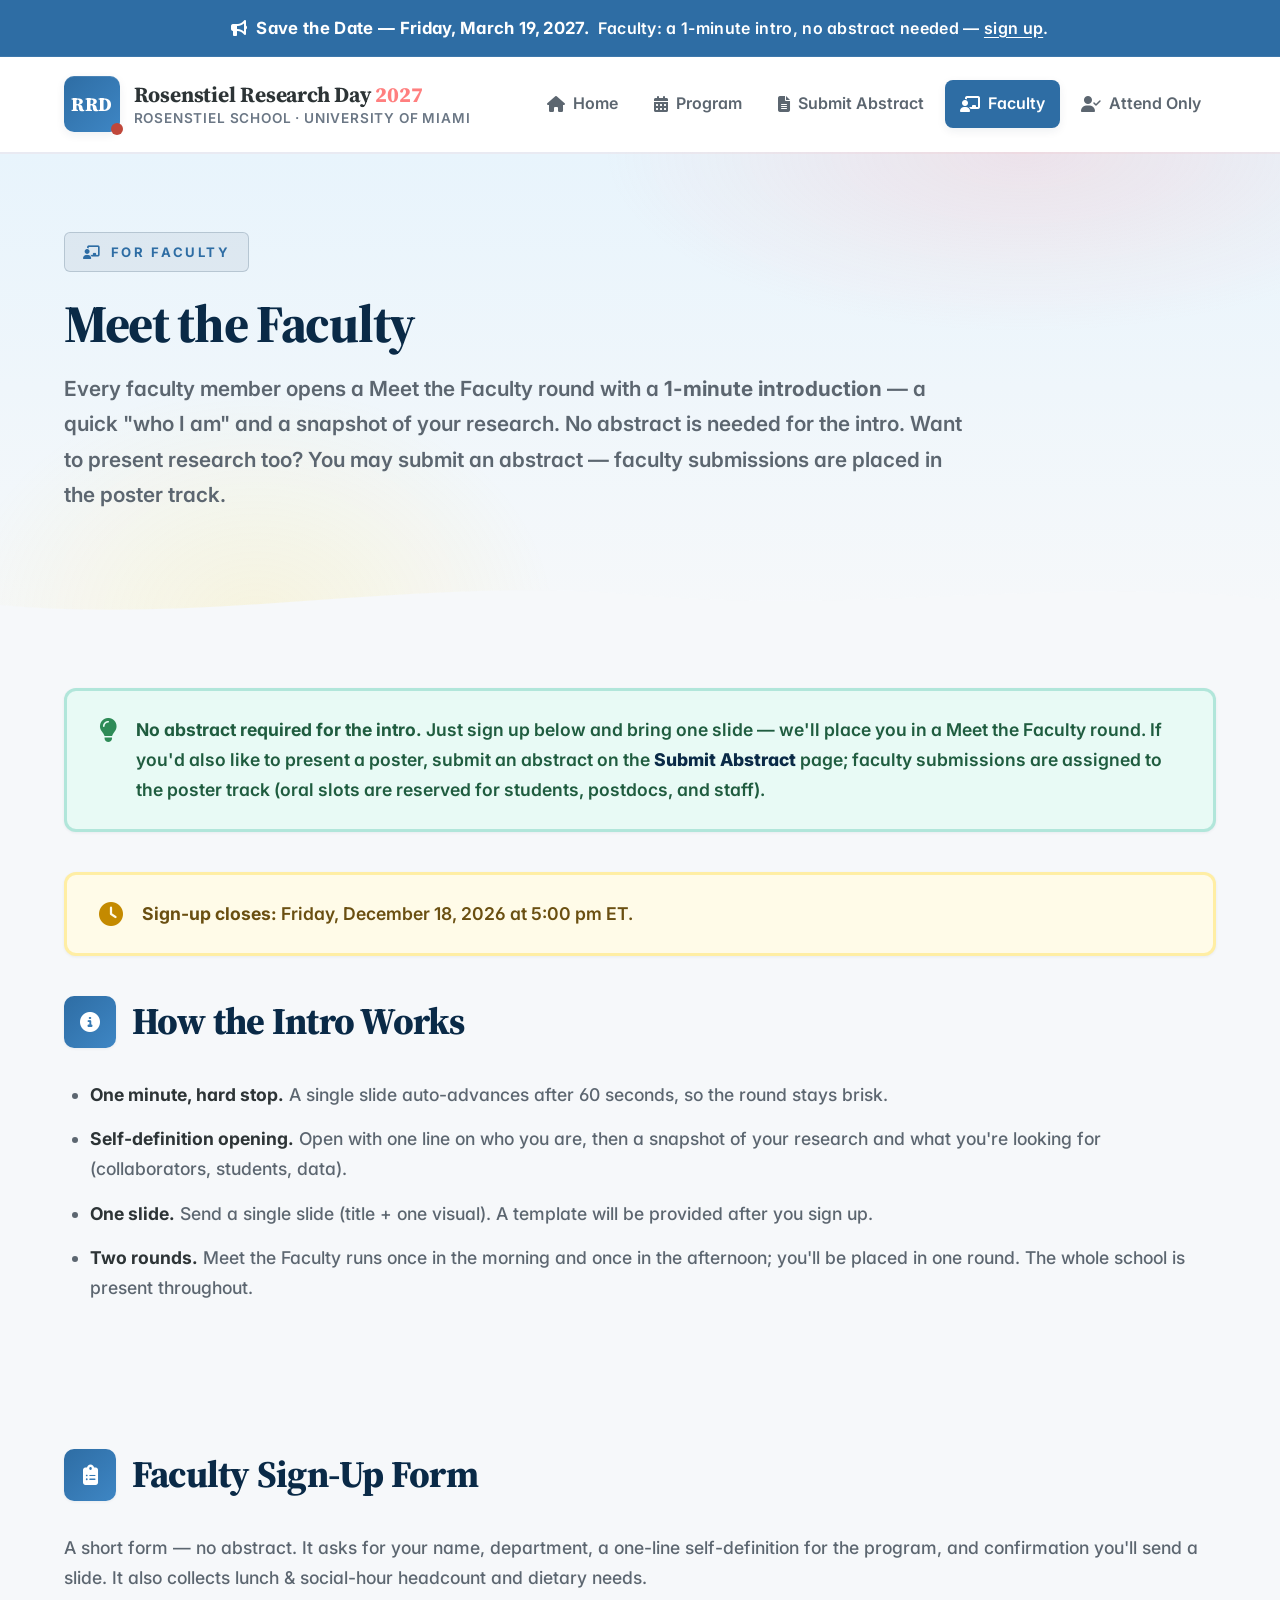
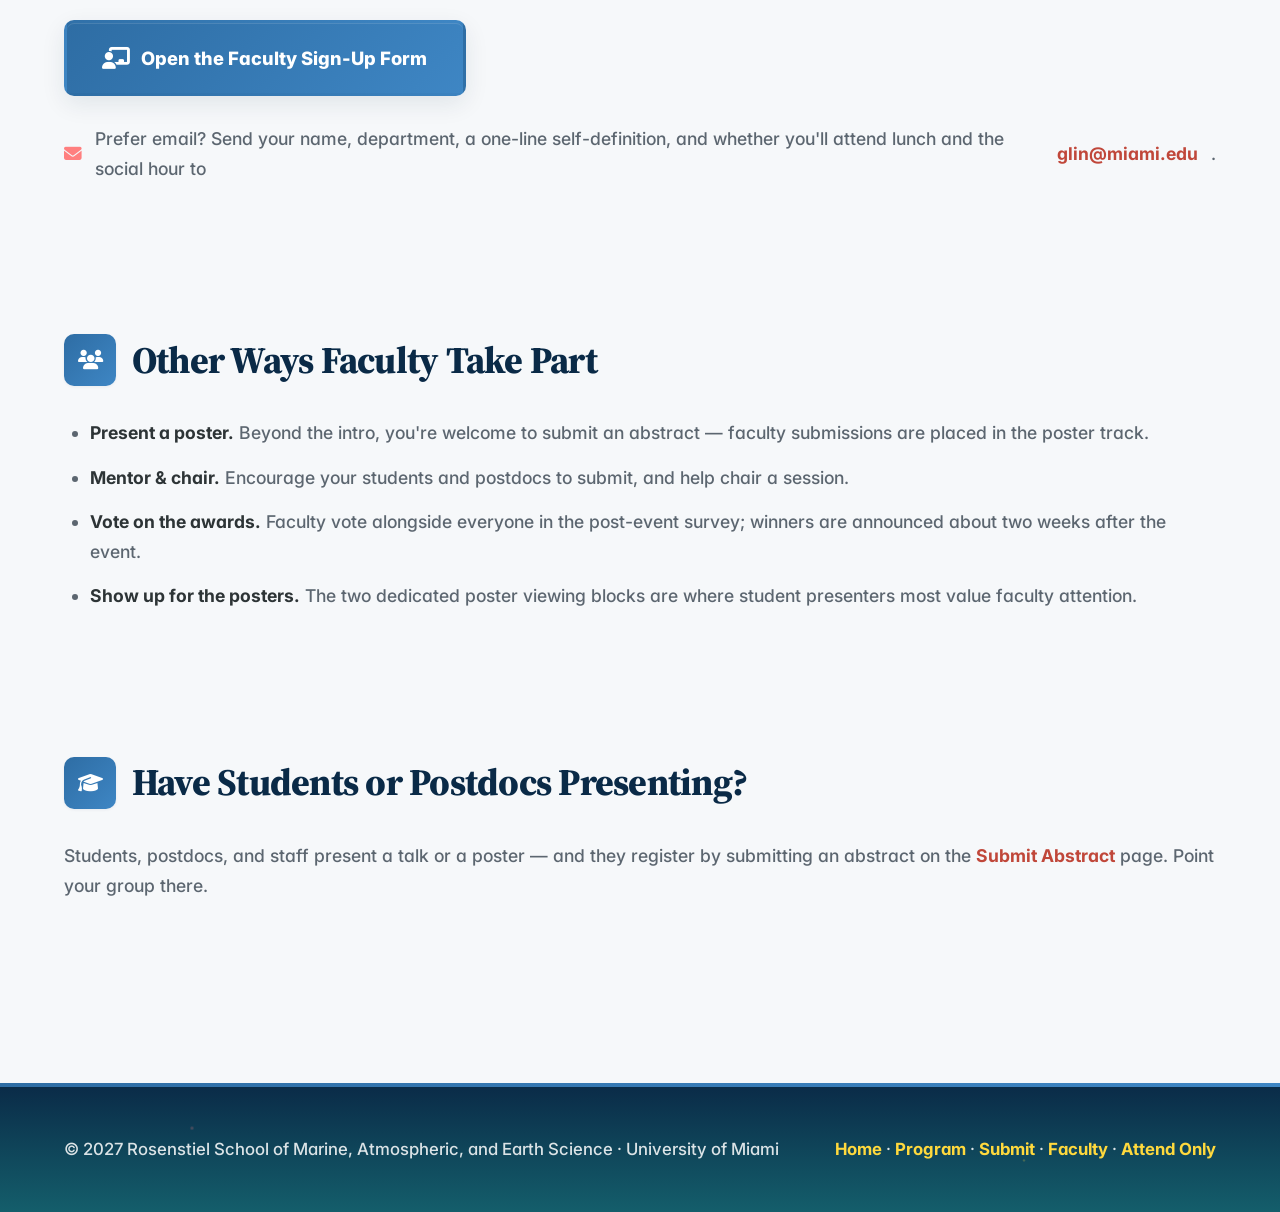
==== faculty.html @ 24946a6f "Add files via upload" ====
<!DOCTYPE html>
<html lang="en">
<head>
  <meta charset="UTF-8" />
  <meta name="viewport" content="width=device-width, initial-scale=1" />
  <title>Meet the Faculty · Rosenstiel Research Day 2027</title>
  <meta name="description" content="Meet the Faculty — Rosenstiel faculty give a 1-minute introduction at Research Day 2027, no abstract required. Sign up here." />
  <meta name="theme-color" content="#0A2A47" />
  <link rel="stylesheet" href="styles.css" />
  <link rel="stylesheet" href="https://cdnjs.cloudflare.com/ajax/libs/font-awesome/6.5.1/css/all.min.css" />
</head>
<body>

  <div class="topbar">
    <i class="fas fa-bullhorn"></i> &nbsp;<strong>Save the Date — Friday, March 19, 2027.</strong>
    &nbsp;Faculty: a 1-minute intro, no abstract needed —
    <a href="faculty.html">sign up</a>.
  </div>

  <header class="site-header">
    <div class="container header-inner">
      <a class="brand" href="index.html">
        <span class="brand-mark">RRD</span>
        <span class="brand-text">
          Rosenstiel Research Day <span class="year">2027</span>
          <span class="school">Rosenstiel School · University of Miami</span>
        </span>
      </a>
      <nav class="site-nav" aria-label="Primary">
        <a href="index.html"><i class="fas fa-home"></i> Home</a>
        <a href="program.html"><i class="fas fa-calendar-alt"></i> Program</a>
        <a href="submit.html"><i class="fas fa-file-alt"></i> Submit Abstract</a>
        <a href="faculty.html" class="active"><i class="fas fa-chalkboard-user"></i> Faculty</a>
        <a href="register.html"><i class="fas fa-user-check"></i> Attend Only</a>
      </nav>
    </div>
  </header>

  <main>
    <section class="page-header">
      <div class="container">
        <p class="eyebrow"><i class="fas fa-chalkboard-user"></i> For Faculty</p>
        <h1>Meet the Faculty</h1>
        <p class="lede">
          Every faculty member opens a Meet the Faculty round with a
          <strong>1-minute introduction</strong> — a quick "who I am" and a
          snapshot of your research. No abstract is needed for the intro. Want to
          present research too? You may submit an abstract — faculty submissions
          are placed in the poster track.
        </p>
      </div>
      <div class="page-header-waves" aria-hidden="true">
        <svg viewBox="0 0 1440 80" preserveAspectRatio="none">
          <path class="wave-3" d="M0,60 C240,80 480,30 720,50 C960,70 1200,30 1440,55 L1440,80 L0,80 Z" />
        </svg>
      </div>
    </section>

    <section class="container section">
      <div class="callout callout-highlight">
        <i class="fas fa-lightbulb"></i>
        <div><strong>No abstract required for the intro.</strong> Just sign up
        below and bring one slide — we'll place you in a Meet the Faculty
        round. If you'd also like to present a poster, submit an abstract on the
        <a href="submit.html">Submit Abstract</a> page; faculty submissions are
        assigned to the poster track (oral slots are reserved for
        students, postdocs, and staff).</div>
      </div>

      <div class="callout">
        <i class="fas fa-clock"></i>
        <div><strong>Sign-up closes:</strong> Friday, December 18, 2026 at 5:00 pm ET.</div>
      </div>

      <h2><span class="section-icon"><i class="fas fa-circle-info"></i></span> How the Intro Works</h2>
      <ul class="bulleted">
        <li><strong>One minute, hard stop.</strong> A single slide auto-advances after 60 seconds, so the round stays brisk.</li>
        <li><strong>Self-definition opening.</strong> Open with one line on who you are, then a snapshot of your research and what you're looking for (collaborators, students, data).</li>
        <li><strong>One slide.</strong> Send a single slide (title + one visual). A template will be provided after you sign up.</li>
        <li><strong>Two rounds.</strong> Meet the Faculty runs once in the morning and once in the afternoon; you'll be placed in one round. The whole school is present throughout.</li>
      </ul>
    </section>

    <section class="container section">
      <h2><span class="section-icon"><i class="fas fa-clipboard-list"></i></span> Faculty Sign-Up Form</h2>
      <p>
        A short form — no abstract. It asks for your name, department, a one-line
        self-definition for the program, and confirmation you'll send a slide.
        It also collects lunch &amp; social-hour headcount and dietary needs.
      </p>

      <p style="margin:1.75rem 0;">
        <a class="btn btn-primary" href="https://forms.gle/RF9N2KTErfjDemkeA" target="_blank" rel="noopener"><i class="fas fa-chalkboard-user"></i> Open the Faculty Sign-Up Form</a>
      </p>

      <p class="form-fallback">
        <i class="fas fa-envelope"></i> Prefer email? Send your name, department, a one-line
        self-definition, and whether you'll attend lunch and the social hour to
        <a href="mailto:glin@miami.edu?subject=RRD%202027%20Faculty%20Intro%20Sign-Up">glin@miami.edu</a>.
      </p>
    </section>

    <section class="container section">
      <h2><span class="section-icon"><i class="fas fa-users"></i></span> Other Ways Faculty Take Part</h2>
      <ul class="bulleted">
        <li><strong>Present a poster.</strong> Beyond the intro, you're welcome to submit an abstract — faculty submissions are placed in the poster track.</li>
        <li><strong>Mentor &amp; chair.</strong> Encourage your students and postdocs to submit, and help chair a session.</li>
        <li><strong>Vote on the awards.</strong> Faculty vote alongside everyone in the post-event survey; winners are announced about two weeks after the event.</li>
        <li><strong>Show up for the posters.</strong> The two dedicated poster viewing blocks are where student presenters most value faculty attention.</li>
      </ul>
    </section>

    <section class="container section">
      <h2><span class="section-icon"><i class="fas fa-graduation-cap"></i></span> Have Students or Postdocs Presenting?</h2>
      <p>
        Students, postdocs, and staff present a talk or a poster — and they
        register by submitting an abstract on the
        <a href="submit.html">Submit Abstract</a> page. Point your group there.
      </p>
    </section>
  </main>

  <footer class="site-footer">
    <div class="accent-bar"></div>
    <div class="container footer-inner">
      <p>&copy; 2027 Rosenstiel School of Marine, Atmospheric, and Earth Science · University of Miami</p>
      <p><a href="index.html">Home</a> · <a href="program.html">Program</a> · <a href="submit.html">Submit</a> · <a href="faculty.html">Faculty</a> · <a href="register.html">Attend Only</a></p>
    </div>
  </footer>
</body>
</html>
---- styles.css ----
/* =========================================================
   Rosenstiel Research Day 2027 — WARM LIGHT COLORFUL stylesheet
   Very light, warm, colorful palette with big fonts and icons
   for eye-catching yet professional academic webpages.
   ========================================================= */

@import url('https://fonts.googleapis.com/css2?family=Source+Serif+4:opsz,wght@8..60,400;8..60,500;8..60,600;8..60,700;8..60,800&family=Inter:wght@400;500;600;700&display=swap');

:root {
  --coral:          #FF7F7F;
  --coral-light:    #FFF0F0;
  --sky:            #87CEEB;
  --sky-light:      #E8F4FC;
  --sun:            #FFD93D;
  --sun-light:      #FFFBE8;
  --lavender:       #C8A8E9;
  --lavender-light: #F5EEFC;
  --mint:           #7DD3C0;
  --mint-light:     #E8FAF5;
  --peach:          #FFB896;
  --peach-light:    #FFF2EB;
  --rose:           #FF9AA2;
  --rose-light:     #FFF0F2;
  --lemon:          #FFF59D;
  --lemon-light:    #FFFDE8;

  --warm-coral:     var(--coral);
  --warm-sky:       var(--sky);
  --warm-sun:       var(--sun);
  --warm-lavender:  var(--lavender);
  --warm-mint:      var(--mint);
  --warm-peach:     var(--peach);

  --reef:           var(--mint);
  --shoal:          var(--sky);
  --mid:            var(--lavender);
  --kelp:           var(--coral);
  --lightning:      var(--sun);

  --deep-navy:      #0A2A47;
  --deep-teal:      #145E6B;
  --deep-coral:     #C0473A;
  --deep-gold:      #B5860F;
  --deep-purple:    #6C4A86;
  --deep-green:     #1F8A53;

  /* Serious structural anchors (used for header, primary buttons, accents) */
  --brand:          #2E6DA4;
  --brand-2:        #1F6B79;
  --brand-grad:     linear-gradient(135deg, #2E6DA4 0%, #3E86C4 100%);

  --bg:             #F6F8FA;
  --bg-warm:        #EEF2F6;
  --surface-white:  #FFFFFF;
  --ink:            #2D3436;
  --ink-soft:       #5C6670;
  --muted:          #6B7785;
  --line:           #E4E9EF;
  --line-warm:      #E4E9EF;

  --font-display: "Source Serif 4", "Source Serif Pro", "Iowan Old Style", "Palatino Linotype", Palatino, Georgia, serif;
  --font-sans:    "Inter", -apple-system, BlinkMacSystemFont, "Segoe UI", Roboto, "Helvetica Neue", Arial, sans-serif;

  --radius-lg: 16px;
  --radius:    12px;
  --radius-sm: 10px;
  --container-w: 1200px;

  --shadow-xs: 0 1px 3px rgba(10, 42, 71, 0.06);
  --shadow-sm: 0 3px 10px rgba(10, 42, 71, 0.07);
  --shadow-md: 0 8px 24px rgba(10, 42, 71, 0.09);
  --shadow-lg: 0 16px 40px rgba(10, 42, 71, 0.11);
  --shadow-xl: 0 24px 56px rgba(10, 42, 71, 0.13);
}

* { box-sizing: border-box; }
html { -webkit-text-size-adjust: 100%; scroll-behavior: smooth; }

body {
  margin: 0;
  font-family: var(--font-sans);
  font-size: 18px;
  line-height: 1.7;
  color: var(--ink);
  background: var(--bg);
  -webkit-font-smoothing: antialiased;
  font-feature-settings: "ss01", "cv11";
}

.container { max-width: var(--container-w); margin: 0 auto; padding: 0 1.5rem; }
img, svg { max-width: 100%; display: block; }

.topbar {
  background: var(--brand);
  color: #fff;
  font-size: 1rem;
  letter-spacing: 0.02em;
  text-align: center;
  padding: 0.85rem 1.2rem;
  position: relative;
  overflow: hidden;
  font-weight: 600;
  border-bottom: 1px solid rgba(255,255,255,0.08);
}
.topbar strong { color: #fff; font-weight: 700; font-size: 1.05rem; }
.topbar a { color: #fff; text-decoration: underline; text-underline-offset: 3px; font-weight: 600; }
.topbar a:hover { color: var(--sun); }

.site-header {
  background: rgba(255, 255, 255, 0.95);
  backdrop-filter: saturate(180%) blur(14px);
  -webkit-backdrop-filter: saturate(180%) blur(14px);
  box-shadow: 0 2px 0 rgba(255, 127, 127, 0.08);
  position: sticky;
  top: 0;
  z-index: 50;
}
.header-inner {
  display: flex;
  align-items: center;
  justify-content: space-between;
  gap: 1.25rem;
  padding-top: 1.2rem;
  padding-bottom: 1.2rem;
  flex-wrap: nowrap;
}
.brand {
  display: inline-flex;
  align-items: center;
  gap: 0.85rem;
  text-decoration: none;
  color: var(--ink);
  min-width: 0;
}
.brand-mark {
  display: inline-grid;
  place-items: center;
  width: 56px;
  height: 56px;
  background: var(--brand-grad);
  color: #fff;
  font-family: var(--font-display);
  font-weight: 800;
  font-size: 1.2rem;
  letter-spacing: 0.03em;
  border-radius: 10px;
  position: relative;
  box-shadow: var(--shadow-sm), inset 0 1px 0 rgba(255,255,255,0.12);
}
.brand-mark::after {
  content: "";
  position: absolute;
  inset: auto -3px -3px auto;
  width: 12px;
  height: 12px;
  background: var(--deep-coral);
  border-radius: 50%;
}
.brand-text {
  font-family: var(--font-display);
  font-size: 1.35rem;
  font-weight: 700;
  letter-spacing: -0.01em;
  line-height: 1.2;
}
.brand-text .school {
  display: block;
  font-family: var(--font-sans);
  font-weight: 600;
  font-size: 0.85rem;
  color: var(--muted);
  letter-spacing: 0.06em;
  text-transform: uppercase;
  margin-top: 2px;
}
.brand-text .year { color: var(--coral); font-weight: 800; }

.site-nav {
  display: flex;
  gap: 0.35rem;
  flex-wrap: nowrap;
  flex-shrink: 0;
}
.site-nav a {
  color: var(--ink-soft);
  text-decoration: none;
  font-size: 1rem;
  font-weight: 600;
  padding: 0.62rem 0.95rem;
  border-radius: 8px;
  transition: all 150ms ease;
  display: inline-flex;
  align-items: center;
  gap: 0.5rem;
  white-space: nowrap;
}
.site-nav a:hover {
  color: var(--brand);
  background: rgba(10, 42, 71, 0.06);
}
.site-nav a.active {
  color: #fff;
  background: var(--brand);
  box-shadow: var(--shadow-sm);
}
.site-nav a.active i { color: #fff; }

.hero {
  position: relative;
  background: var(--bg-warm);
  color: var(--ink);
  overflow: hidden;
  isolation: isolate;
}
.hero::before,
.hero::after { display: none; }
@keyframes drift {
  from { transform: translate(0,0) scale(1); }
  to   { transform: translate(-60px, 40px) scale(1.08); }
}
.hero-inner {
  position: relative;
  z-index: 2;
  padding-top: 7rem;
  padding-bottom: 10rem;
  text-align: center;
  max-width: 1140px;
  margin-left: auto;
  margin-right: auto;
}
.hero-inner > .hero-meta,
.hero-inner > .cta-row,
.hero-inner > .countdown { justify-content: center; }
.hero-inner > .lede,
.hero-inner > .tagline,
.hero-inner > .cta-note { margin-left: auto; margin-right: auto; }
.hero-inner > .cta-note { text-align: left; }

.hero .eyebrow {
  display: inline-flex;
  align-items: center;
  gap: 0.6rem;
  text-transform: uppercase;
  letter-spacing: 0.22em;
  font-size: 0.85rem;
  font-weight: 700;
  color: var(--brand);
  background: rgba(10, 42, 71, 0.06);
  border: 1px solid rgba(10, 42, 71, 0.18);
  padding: 0.55rem 1.2rem;
  border-radius: 6px;
  margin: 0 0 2rem;
  backdrop-filter: blur(8px);
}
.hero h1 {
  font-family: var(--font-display);
  font-weight: 800;
  font-size: clamp(2.7rem, 6.2vw, 5rem);
  line-height: 1.0;
  letter-spacing: -0.03em;
  margin: 0 0 1.4rem;
  color: var(--deep-navy);
  text-wrap: balance;
}
.hero h1 .accent {
  background: linear-gradient(90deg, var(--brand) 0%, var(--brand-2) 100%);
  -webkit-background-clip: text;
  background-clip: text;
  -webkit-text-fill-color: transparent;
  color: transparent;
  font-style: italic;
  font-weight: 700;
}

.hero h1.hero-title {
  display: flex;
  flex-direction: column;
  align-items: center;
  gap: 0.2rem;
  margin: 0 0 2rem;
  line-height: 1;
}
.hero h1.hero-title .ht-school {
  font-family: var(--font-display);
  font-weight: 600;
  font-size: clamp(1rem, 1.6vw, 1.4rem);
  text-transform: uppercase;
  letter-spacing: 0.42em;
  color: var(--deep-navy);
  margin: 0 0 1.4rem;
  padding-left: 0.42em;
  opacity: 0.85;
  font-variation-settings: "opsz" 14;
}
.hero h1.hero-title .ht-headline {
  display: inline-flex;
  align-items: baseline;
  flex-wrap: wrap;
  gap: 0.22em;
  margin: 0.2rem 0 0;
  justify-content: center;
}
.hero h1.hero-title .ht-event {
  font-family: var(--font-display);
  font-weight: 800;
  font-style: normal;
  font-size: clamp(2.3rem, 5.5vw, 4.5rem);
  line-height: 1.05;
  letter-spacing: -0.025em;
  font-variation-settings: "opsz" 60;
  background: none;
  -webkit-background-clip: border-box;
  background-clip: border-box;
  -webkit-text-fill-color: currentColor;
  color: var(--deep-navy);
  filter: none;
  padding: 0;
  text-shadow: none;
  display: inline-block;
  position: relative;
  overflow: visible;
}
.hero h1.hero-title .ht-event::before { display: none; }
.hero h1.hero-title .ht-year {
  font-family: var(--font-sans);
  font-weight: 800;
  font-style: normal;
  font-size: clamp(2.3rem, 5.5vw, 4.5rem);
  line-height: 1.05;
  letter-spacing: -0.01em;
  color: var(--deep-coral);
  position: relative;
  display: inline-block;
  padding: 0 0.1em;
  overflow: visible;
  vertical-align: baseline;
}
.hero h1.hero-title .ht-year::after { display: none; }
.hero h1.hero-title .ht-rule {
  display: block;
  width: 84px;
  height: 3px;
  background: var(--brand);
  border-radius: 2px;
  margin: 1.8rem 0 0;
}
@media (max-width: 720px) {
  .hero h1.hero-title .ht-school { letter-spacing: 0.32em; margin-left: 0.32em; }
  .hero h1.hero-title .ht-rule { width: 70px; margin-top: 1.2rem; }
}

.hero .tagline {
  font-family: var(--font-display);
  font-style: italic;
  font-weight: 600;
  font-size: clamp(1.2rem, 2vw, 1.7rem);
  color: var(--deep-teal);
  margin: 0 0 2.5rem;
  max-width: none;
  line-height: 1.4;
  white-space: nowrap;
}
@media (max-width: 720px) {
  .hero .tagline { white-space: normal; }
}

.hero-meta {
  display: flex;
  flex-wrap: wrap;
  gap: 0.8rem;
  margin: 0 0 2.5rem;
  justify-content: center;
}
.hero-meta-item {
  display: inline-flex;
  align-items: center;
  gap: 0.6rem;
  background: rgba(255, 255, 255, 0.85);
  border: 1px solid rgba(10, 42, 71, 0.14);
  padding: 0.7rem 1.2rem;
  border-radius: 8px;
  font-size: 1.05rem;
  color: var(--ink-soft);
  backdrop-filter: blur(8px);
  font-weight: 600;
  box-shadow: var(--shadow-xs);
}
.hero-meta-item i { color: var(--brand-2); font-size: 1.15rem; }
.hero-meta-item strong { color: var(--deep-navy); font-weight: 800; }

.hero .lede {
  font-size: 1.25rem;
  line-height: 1.7;
  color: var(--ink-soft);
  margin: 0 auto 3rem auto;
  font-weight: 600;
  text-wrap: pretty;
  max-width: 58rem;
}
@media (max-width: 720px) {
  .hero .lede { margin-left: auto !important; margin-right: auto !important; }
}

.cta-row {
  display: flex;
  flex-wrap: wrap;
  gap: 1.2rem;
  justify-content: center;
}
.cta-note {
  margin: 2rem auto 0;
  max-width: 58rem;
  font-size: 1.1rem;
  color: var(--ink-soft);
  line-height: 1.7;
  background: var(--bg-warm);
  padding: 1.2rem 1.5rem;
  border-radius: var(--radius-sm);
  border: 1px solid var(--line-warm);
  border-left: 3px solid var(--brand);
  text-wrap: pretty;
  box-shadow: var(--shadow-xs);
}
.cta-note strong { color: var(--brand); }
.cta-note i { color: var(--brand-2); margin-right: 0.5rem; }

.countdown {
  display: flex;
  gap: 1.2rem;
  margin: 3.5rem 0 0;
  flex-wrap: wrap;
  justify-content: center;
}
.countdown-label {
  width: 100%;
  font-size: 0.9rem;
  font-weight: 800;
  text-transform: uppercase;
  letter-spacing: 0.2em;
  color: var(--muted);
  margin-bottom: 0.8rem;
  text-align: center;
}
.countdown-cell {
  background: rgba(255, 255, 255, 0.9);
  border: 1px solid rgba(10, 42, 71, 0.12);
  border-radius: var(--radius);
  padding: 1.4rem 1.9rem;
  min-width: 110px;
  text-align: center;
  backdrop-filter: blur(8px);
  transition: transform 200ms ease, box-shadow 200ms ease;
  box-shadow: var(--shadow-sm);
}
.countdown-cell:hover {
  transform: translateY(-2px);
  box-shadow: var(--shadow-md);
  border-color: var(--brand-2);
}
.countdown-num {
  display: block;
  font-family: var(--font-display);
  font-size: 3rem;
  font-weight: 800;
  color: var(--deep-navy);
  line-height: 1;
  letter-spacing: -0.02em;
  font-feature-settings: "tnum";
}
.countdown-unit {
  display: block;
  font-size: 0.85rem;
  font-weight: 700;
  text-transform: uppercase;
  letter-spacing: 0.16em;
  color: var(--brand-2);
  margin-top: 0.6rem;
}

.hero-waves {
  position: absolute;
  left: 0; right: 0; bottom: -1px;
  width: 100%; height: 120px;
  z-index: 1; pointer-events: none;
}
.hero-waves svg { width: 100%; height: 100%; display: block; }
.wave-1 { fill: rgba(255, 253, 248, 0.3); }
.wave-2 { fill: rgba(255, 253, 248, 0.6); }
.wave-3 { fill: var(--bg); }

.btn {
  display: inline-flex;
  align-items: center;
  gap: 0.7rem;
  padding: 1.2rem 2.2rem;
  border-radius: var(--radius-sm);
  text-decoration: none;
  font-weight: 800;
  font-size: 1.15rem;
  border: 3px solid transparent;
  transition: all 200ms ease;
  position: relative;
  overflow: hidden;
  box-shadow: var(--shadow-sm);
}
.btn i { font-size: 1.2em; }
.btn-primary {
  background: var(--brand-grad);
  color: #fff;
  box-shadow: var(--shadow-md), inset 0 1px 0 rgba(255,255,255,0.12);
}
.btn-primary:hover {
  transform: translateY(-2px);
  box-shadow: var(--shadow-lg), inset 0 1px 0 rgba(255,255,255,0.14);
}
.btn-secondary {
  background: rgba(255, 255, 255, 0.8);
  color: var(--deep-navy);
  border-color: rgba(10, 42, 71, 0.2);
  backdrop-filter: blur(8px);
  font-weight: 700;
}
.btn-secondary:hover {
  background: rgba(255, 255, 255, 0.95);
  border-color: var(--brand);
  transform: translateY(-2px);
  box-shadow: var(--shadow-md);
}
.btn-light {
  background: #fff;
  color: var(--deep-navy);
  border-color: var(--line-warm);
  box-shadow: var(--shadow-sm);
}
.btn-light:hover {
  background: var(--bg-warm);
  color: var(--brand);
  transform: translateY(-2px);
  box-shadow: var(--shadow-md);
}
.btn:active { transform: translateY(0); }

.stat-strip {
  background: var(--surface-white);
  position: relative;
  z-index: 3;
  margin-top: -4rem;
  border-radius: var(--radius-lg);
  box-shadow: var(--shadow-xl);
  padding: 2.5rem 2rem;
  display: grid;
  grid-template-columns: repeat(4, 1fr);
  gap: 1.5rem;
  align-items: center;
  border: 3px solid var(--line-warm);
}
.stat {
  text-align: center;
  padding: 1.2rem 0.5rem;
  border-right: 2px solid var(--line-warm);
  position: relative;
}
.stat:last-child { border-right: none; }
.stat-num {
  font-family: var(--font-display);
  font-size: 3.5rem;
  font-weight: 800;
  line-height: 1;
  letter-spacing: -0.02em;
  color: var(--deep-navy);
  display: block;
  font-feature-settings: "tnum";
}
.stat-num .plus { color: var(--coral); font-size: 2.5rem; }
.stat-label {
  display: block;
  margin-top: 0.8rem;
  font-size: 1rem;
  font-weight: 800;
  text-transform: uppercase;
  letter-spacing: 0.14em;
  color: var(--muted);
}
.stat::before {
  content: "";
  position: absolute;
  top: -8px;
  left: 50%;
  transform: translateX(-50%);
  width: 40px;
  height: 4px;
  border-radius: 2px;
  opacity: 0.6;
}
.stat:nth-child(1)::before { background: var(--coral); }
.stat:nth-child(2)::before { background: var(--sky); }
.stat:nth-child(3)::before { background: var(--mint); }
.stat:nth-child(4)::before { background: var(--sun); }
@media (max-width: 720px) {
  .stat-strip { grid-template-columns: repeat(2, 1fr); margin-top: -2.5rem; }
  .stat:nth-child(2) { border-right: none; }
  .stat:nth-child(1), .stat:nth-child(2) { border-bottom: 2px solid var(--line-warm); padding-bottom: 1.5rem; }
  .stat:nth-child(3), .stat:nth-child(4) { padding-top: 1.5rem; }
}

.page-header {
  position: relative;
  background:
    radial-gradient(700px 300px at 80% 0%, rgba(255, 154, 162, 0.2), transparent 60%),
    radial-gradient(500px 400px at 20% 100%, rgba(255, 217, 61, 0.15), transparent 60%),
    linear-gradient(180deg, var(--sky-light) 0%, var(--bg) 100%);
  color: var(--ink);
  padding: 5rem 0 7rem;
  overflow: hidden;
}
.page-header h1 {
  font-family: var(--font-display);
  font-weight: 800;
  font-size: clamp(2.2rem, 4.6vw, 3.3rem);
  letter-spacing: -0.025em;
  margin: 0 0 1.2rem;
  color: var(--deep-navy);
  line-height: 1.05;
}
.page-header .eyebrow {
  display: inline-flex;
  align-items: center;
  gap: 0.6rem;
  text-transform: uppercase;
  letter-spacing: 0.2em;
  font-size: 0.82rem;
  font-weight: 700;
  color: var(--brand);
  background: rgba(10, 42, 71, 0.06);
  border: 1px solid rgba(10, 42, 71, 0.18);
  padding: 0.5rem 1.1rem;
  border-radius: 6px;
  margin: 0 0 1.5rem;
}
.page-header .lede {
  margin: 0;
  font-size: 1.3rem;
  color: var(--ink-soft);
  max-width: 65ch;
  line-height: 1.7;
  font-weight: 600;
}
.page-header-waves {
  position: absolute;
  left: 0; right: 0; bottom: -1px;
  height: 80px;
  pointer-events: none;
}
.page-header-waves svg { width: 100%; height: 100%; display: block; }
.page-header-waves .wave-3 { fill: var(--bg); }

.section { padding: 4rem 1.5rem; }
.section h2 {
  font-family: var(--font-display);
  font-weight: 800;
  font-size: clamp(1.7rem, 3vw, 2.35rem);
  letter-spacing: -0.02em;
  color: var(--deep-navy);
  margin: 0 0 2rem;
  display: flex;
  align-items: center;
  gap: 1rem;
  line-height: 1.15;
}
.section h2 .section-icon {
  width: 52px;
  height: 52px;
  display: grid;
  place-items: center;
  border-radius: 10px;
  font-size: 1.25rem;
  color: #fff;
  box-shadow: var(--shadow-xs);
  flex-shrink: 0;
  /* Unified, serious navy tone for all section icons */
  background: var(--brand-grad);
}
.section h3 {
  font-family: var(--font-display);
  font-weight: 700;
  margin: 0 0 0.8rem;
  font-size: 1.3rem;
  color: var(--ink);
  letter-spacing: -0.01em;
}
.section p { margin: 0 0 1.4rem; color: var(--ink-soft); font-size: 1.1rem; font-weight: 500; }
a { color: var(--deep-coral); text-decoration: none; border-bottom: 1px solid transparent; transition: all 150ms ease; font-weight: 700; }
a:hover { color: var(--deep-coral); border-bottom-color: var(--deep-coral); }
.section-kicker {
  text-transform: uppercase;
  letter-spacing: 0.25em;
  font-size: 0.9rem;
  font-weight: 800;
  color: var(--coral);
  margin: 0 0 1rem;
}

.dean-banner {
  background: var(--brand);
  color: #fff;
  padding: 3rem 3rem;
  border-radius: var(--radius-lg);
  display: grid;
  grid-template-columns: auto 1fr;
  gap: 2rem;
  align-items: center;
  position: relative;
  overflow: hidden;
  box-shadow: var(--shadow-lg);
  margin: 1rem 0;
}
.dean-banner::before,
.dean-banner::after { display: none; }
.dean-seal {
  width: 104px; height: 104px;
  border-radius: 50%;
  background: #fff;
  display: grid;
  place-items: center;
  font-size: 2.6rem;
  color: var(--brand);
  position: relative;
  z-index: 1;
  box-shadow: 0 8px 22px rgba(0,0,0,0.18), inset 0 0 0 1px rgba(10,42,71,0.06);
  flex-shrink: 0;
}
.dean-banner-body { position: relative; z-index: 1; }
.dean-banner .dean-banner-kicker {
  text-transform: uppercase;
  letter-spacing: 0.22em;
  font-size: 0.85rem;
  font-weight: 700;
  color: #BBD3E6;
  margin: 0 0 0.6rem;
}
.section .dean-banner h2.dean-banner-title,
.dean-banner h2.dean-banner-title {
  font-family: var(--font-display);
  font-size: clamp(1.4rem, 2.6vw, 1.9rem);
  font-weight: 800;
  line-height: 1.2;
  margin: 0 0 0.8rem;
  color: #fff;
  letter-spacing: -0.015em;
  display: block;
}
.section .dean-banner h2.dean-banner-title .section-icon { display: none; }
.dean-banner .dean-banner-sub {
  margin: 0;
  font-size: 1.18rem;
  color: #EAF2F8;
  line-height: 1.65;
  max-width: 58ch;
}
.dean-banner-meta {
  font-size: 1rem;
  color: rgba(255,255,255,0.95);
  letter-spacing: 0.04em;
  position: relative;
  z-index: 1;
  text-align: right;
  font-weight: 700;
}
.dean-banner-meta strong { display: block; font-family: var(--font-display); color: #fff; font-size: 1.3rem; font-weight: 800; }
@media (max-width: 760px) {
  .dean-banner { grid-template-columns: 1fr; text-align: center; padding: 2.5rem 2rem; }
  .dean-seal { margin: 0 auto; }
  .dean-banner-meta { text-align: center; }
}

.scope-intro {
  font-size: 1.2rem;
  color: var(--ink-soft);
  max-width: 70ch;
  margin: 0 0 3rem;
  font-weight: 600;
}
.scope-grid {
  display: grid;
  grid-template-columns: repeat(4, 1fr);
  gap: 1.5rem;
}
@media (max-width: 900px) { .scope-grid { grid-template-columns: repeat(2, 1fr); } }
@media (max-width: 480px) { .scope-grid { grid-template-columns: 1fr; } }
.scope-item {
  background: var(--surface-white);
  border-radius: var(--radius);
  padding: 2.5rem 1.5rem;
  text-align: center;
  box-shadow: var(--shadow-sm);
  border: 3px solid var(--line-warm);
  transition: all 280ms cubic-bezier(.2,.7,.3,1);
  position: relative;
  overflow: hidden;
}
.scope-item::before {
  content: "";
  position: absolute;
  inset: 0;
  background: linear-gradient(135deg, transparent 0%, rgba(255, 127, 127, 0.04) 100%);
  opacity: 0;
  transition: opacity 220ms ease;
}
.scope-item:hover {
  transform: translateY(-3px);
  box-shadow: var(--shadow-lg);
  border-color: var(--coral);
}
.scope-item:hover::before { opacity: 1; }
.scope-icon {
  width: 72px; height: 72px;
  margin: 0 auto 1.5rem;
  border-radius: 20px;
  display: grid;
  place-items: center;
  font-size: 1.8rem;
  position: relative;
  z-index: 1;
  box-shadow: 0 8px 20px rgba(0,0,0,0.08);
}
.scope-name {
  font-family: var(--font-display);
  font-weight: 800;
  font-size: 1.2rem;
  color: var(--deep-navy);
  letter-spacing: -0.005em;
  position: relative;
  z-index: 1;
  line-height: 1.3;
}
.scope-icon svg { width: 1.7rem; height: 1.7rem; }
.scope-item[data-c="ocean"]   .scope-icon { background: var(--sky-light); color: var(--deep-teal); }
.scope-item[data-c="atmos"]   .scope-icon { background: var(--coral-light); color: var(--deep-coral); }
.scope-item[data-c="earth"]   .scope-icon { background: var(--peach-light); color: var(--deep-gold); }
.scope-item[data-c="climate"] .scope-icon { background: var(--sun-light); color: #B6800F; }
.scope-item[data-c="bio"]     .scope-icon { background: var(--mint-light); color: #2E8B57; }
.scope-item[data-c="tech"]    .scope-icon { background: var(--lavender-light); color: #8E5BD9; }
.scope-item[data-c="data"]    .scope-icon { background: var(--lemon-light); color: #B6800F; }
.scope-item[data-c="policy"]  .scope-icon { background: var(--rose-light); color: var(--deep-coral); }

.keydates {
  list-style: none;
  padding: 0;
  margin: 0;
  display: grid;
  gap: 1rem;
}
.keydates li {
  display: grid;
  grid-template-columns: 300px 1fr;
  gap: 1.5rem;
  padding: 1.4rem 1.8rem;
  background: var(--surface-white);
  border-radius: var(--radius);
  border: 3px solid var(--line-warm);
  box-shadow: var(--shadow-xs);
  transition: all 200ms ease;
  align-items: center;
  position: relative;
  overflow: hidden;
}
.keydates li::before {
  content: "";
  position: absolute;
  left: 0; top: 0; bottom: 0;
  width: 5px;
  background: var(--coral);
  opacity: 0;
  transition: opacity 200ms ease;
}
.keydates li:hover {
  transform: translateX(8px);
  box-shadow: var(--shadow-md);
  border-color: var(--coral);
}
.keydates li:hover::before { opacity: 1; }
.keydates li.is-deadline {
  background: linear-gradient(135deg, rgba(255, 127, 127, 0.08) 0%, transparent 100%);
  border-color: rgba(255, 127, 127, 0.4);
}
.keydates li.is-deadline::before { background: var(--coral); opacity: 1; }
.keydates li.is-event {
  background: linear-gradient(135deg, rgba(255, 217, 61, 0.12) 0%, transparent 100%);
  border-color: rgba(255, 217, 61, 0.5);
}
.keydates li.is-event::before { background: var(--sun); opacity: 1; }
.keydates .date {
  font-family: var(--font-display);
  font-weight: 800;
  color: var(--deep-navy);
  display: flex;
  align-items: center;
  gap: 0.8rem;
  font-size: 1.15rem;
}
.keydates .date i { color: var(--coral); font-size: 1.1rem; }
.keydates li.is-deadline .date i { color: var(--deep-coral); }
.keydates li.is-event .date i { color: var(--deep-gold); }
.keydates .label { color: var(--ink-soft); font-size: 1.1rem; font-weight: 600; }
@media (max-width: 600px) {
  .keydates li { grid-template-columns: 1fr; gap: 0.4rem; }
}

.cards {
  display: grid;
  grid-template-columns: repeat(auto-fit, minmax(280px, 1fr));
  gap: 1.8rem;
  margin-top: 1rem;
}
.cards.cards-4 {
  grid-template-columns: repeat(4, 1fr);
  gap: 1.3rem;
}
@media (max-width: 980px) { .cards.cards-4 { grid-template-columns: repeat(2, 1fr); } }
@media (max-width: 560px) { .cards.cards-4 { grid-template-columns: 1fr; } }
.card {
  background: var(--surface-white);
  border: 3px solid var(--line-warm);
  border-radius: var(--radius);
  padding: 2.5rem 2rem;
  box-shadow: var(--shadow-sm);
  transition: all 280ms cubic-bezier(.2,.7,.3,1);
  position: relative;
  overflow: hidden;
}
.card::before {
  content: "";
  position: absolute;
  top: 0; left: 0; right: 0;
  height: 6px;
  border-radius: var(--radius) var(--radius) 0 0;
  background: var(--coral);
}
.card:hover {
  transform: translateY(-10px);
  box-shadow: var(--shadow-xl);
  border-color: rgba(255, 127, 127, 0.3);
}
.card .card-icon {
  width: 72px; height: 72px;
  border-radius: 20px;
  display: inline-grid;
  place-items: center;
  font-size: 1.8rem;
  margin-bottom: 1.5rem;
  background: var(--coral-light);
  color: var(--deep-coral);
  box-shadow: 0 8px 20px rgba(255, 127, 127, 0.15);
}
.card .card-icon svg { width: 34px; height: 34px; }
.card h3 {
  font-family: var(--font-display);
  font-weight: 800;
  margin: 0 0 0.8rem;
  font-size: 1.3rem;
  color: var(--deep-navy);
  letter-spacing: -0.01em;
}
.card p { margin: 0; color: var(--ink-soft); font-size: 1.1rem; line-height: 1.7; font-weight: 500; }
.card.card-oral::before      { background: var(--deep-teal); }
.card.card-oral .card-icon   { background: var(--sky-light); color: var(--deep-teal); }
.card.card-lightning::before    { background: var(--lavender); }
.card.card-lightning .card-icon { background: var(--lavender-light); color: var(--deep-purple); }
.card.card-poster::before    { background: var(--mint); }
.card.card-poster .card-icon { background: var(--mint-light); color: var(--deep-green); }
.card.card-social::before    { background: var(--sun); }
.card.card-social .card-icon { background: var(--sun-light); color: var(--deep-gold); }

.callout {
  background: var(--sun-light);
  padding: 1.5rem 2rem;
  border-radius: var(--radius);
  margin: 0 0 2.5rem;
  color: #6A4F11;
  display: flex;
  align-items: flex-start;
  gap: 1.2rem;
  border: 3px solid rgba(255, 217, 61, 0.4);
  box-shadow: var(--shadow-xs);
  font-size: 1.1rem;
  font-weight: 600;
}
.callout i { color: #C48A00; font-size: 1.5rem; margin-top: 0.15rem; flex-shrink: 0; }
.callout-highlight {
  background: var(--mint-light);
  color: #1F5C3F;
  border-color: rgba(125, 211, 192, 0.5);
}
.callout-highlight i { color: #2E8B57; }
.callout-highlight a { color: var(--deep-navy); font-weight: 800; }

.schedule {
  list-style: none;
  padding: 0;
  margin: 0;
  display: grid;
  gap: 1rem;
}
.schedule-item {
  display: grid;
  grid-template-columns: 220px 1fr;
  gap: 1.8rem;
  padding: 1.6rem 2rem 1.6rem 2.2rem;
  background: var(--surface-white);
  border: 3px solid var(--line-warm);
  border-radius: var(--radius);
  box-shadow: var(--shadow-xs);
  transition: all 240ms ease;
  align-items: start;
  position: relative;
  overflow: hidden;
}
.schedule-item::before {
  content: "";
  position: absolute;
  left: 0; top: 0; bottom: 0;
  width: 6px;
  background: var(--coral);
}
.schedule-item:hover {
  transform: translateX(10px);
  box-shadow: var(--shadow-md);
}
.schedule-time {
  font-family: var(--font-display);
  font-weight: 800;
  color: var(--deep-navy);
  padding-top: 0.15rem;
  display: flex;
  align-items: center;
  gap: 0.7rem;
  font-size: 1.15rem;
  font-feature-settings: "tnum";
}
.schedule-time i { color: var(--coral); font-size: 1rem; }
.schedule-body h3 {
  margin: 0 0 0.5rem;
  font-size: 1.2rem;
  color: var(--ink);
  display: flex;
  align-items: center;
  gap: 0.7rem;
  flex-wrap: wrap;
  font-weight: 800;
}
.schedule-body p {
  margin: 0;
  color: var(--muted);
  font-size: 1.05rem;
  font-weight: 500;
}
.venue-tag {
  display: inline-flex;
  align-items: center;
  gap: 0.5rem;
  margin-left: 0.3em;
  padding: 0.35em 1em;
  font-size: 0.9rem;
  font-weight: 800;
  background: var(--sky-light);
  color: var(--deep-teal);
  border-radius: 999px;
  vertical-align: 0.05em;
  letter-spacing: 0.02em;
}
.venue-tag i { font-size: 0.8rem; color: var(--sky); }
.schedule-item.is-oral::before      { background: var(--deep-teal); }
.schedule-item.is-lightning::before { background: var(--lavender); }
.schedule-item.is-poster::before    { background: var(--mint); }
.schedule-item.is-social::before    { background: var(--sun); }
.schedule-item.is-photo::before     { background: var(--coral); }
.schedule-item.is-meal::before      { background: var(--peach); }
@media (max-width: 560px) {
  .schedule-item { grid-template-columns: 1fr; gap: 0.6rem; }
}

.bulleted { padding-left: 1.6rem; }
.bulleted li { margin-bottom: 0.9rem; color: var(--ink-soft); font-size: 1.1rem; font-weight: 500; }
.bulleted li strong { color: var(--ink); }

.awards-wall {
  background: var(--bg-warm);
  color: var(--ink);
  padding: 4rem 3rem;
  border-radius: var(--radius-lg);
  position: relative;
  overflow: hidden;
  box-shadow: var(--shadow-sm);
  border: 1px solid var(--line);
  margin: 2rem 0 1.5rem;
}
.awards-wall::before { display: none; }
.awards-wall-header {
  position: relative;
  z-index: 1;
  text-align: left;
  margin: 0 0 3.5rem;
}
.awards-wall p.awards-wall-kicker,
.awards-wall-kicker {
  text-transform: uppercase;
  letter-spacing: 0.3em;
  font-size: 0.9rem;
  font-weight: 800;
  color: var(--deep-coral);
  margin: 0 0 0.8rem;
}
.section .awards-wall h3.awards-wall-title,
.awards-wall h3.awards-wall-title {
  font-family: var(--font-display);
  font-size: clamp(1.9rem, 3.8vw, 2.5rem);
  font-weight: 800;
  letter-spacing: -0.02em;
  color: var(--deep-navy);
  margin: 0 0 1rem;
  line-height: 1.1;
}
.awards-wall p.awards-wall-sub,
.awards-wall-sub {
  color: var(--ink-soft);
  font-size: 1.2rem;
  max-width: 60ch;
  margin: 0;
  line-height: 1.6;
  font-weight: 500;
}
.awards-grid {
  position: relative;
  z-index: 1;
  display: flex;
  flex-wrap: wrap;
  justify-content: center;
  gap: 1.5rem;
}
.awards-grid .award-card {
  flex: 0 1 calc((100% - 4.5rem) / 4);
  max-width: none;
  margin: 0;
}
@media (max-width: 980px) {
  .awards-grid .award-card { flex-basis: calc((100% - 1.5rem) / 2); max-width: 460px; }
}
@media (max-width: 600px) {
  .awards-grid .award-card { flex-basis: 100%; max-width: none; }
}
.award-card {
  background: var(--surface-white);
  border: 1px solid var(--line);
  border-radius: var(--radius);
  padding: 2.8rem 1.8rem 2.2rem;
  transition: all 280ms cubic-bezier(.2,.7,.3,1);
  position: relative;
  overflow: hidden;
  box-shadow: var(--shadow-sm);
}
.award-card::before {
  content: "";
  position: absolute;
  top: 0; left: 0; right: 0;
  height: 3px;
  background: var(--brand-grad);
}
.award-card:hover {
  transform: translateY(-3px);
  border-color: var(--brand-2);
  box-shadow: 0 24px 50px rgba(255, 127, 127, 0.2);
}
.award-icon {
  width: 72px; height: 72px;
  border-radius: 20px;
  display: grid;
  place-items: center;
  margin-bottom: 1.5rem;
  font-size: 1.8rem;
  background: var(--coral-light);
  color: var(--deep-coral);
  box-shadow: 0 8px 20px rgba(255, 127, 127, 0.15);
}
.award-icon i,
.award-icon svg { color: inherit; }
.award-icon svg { width: 34px; height: 34px; }
.awards-grid .award-card:nth-child(1) .award-icon { background: var(--coral-light);    color: var(--deep-coral); }
.awards-grid .award-card:nth-child(2) .award-icon { background: var(--sky-light);      color: var(--deep-teal); }
.awards-grid .award-card:nth-child(3) .award-icon { background: var(--mint-light);     color: var(--deep-green); }
.awards-grid .award-card:nth-child(4) .award-icon { background: var(--lavender-light); color: var(--deep-purple); }
.awards-wall .award-card h4.award-name,
.award-card h4.award-name {
  font-family: var(--font-display);
  font-weight: 800;
  font-size: 1.3rem;
  color: var(--deep-navy);
  margin: 0 0 0.6rem;
  line-height: 1.3;
  letter-spacing: -0.005em;
}
.awards-wall .award-card p.award-desc,
.award-desc {
  color: var(--ink-soft);
  font-size: 1.05rem;
  line-height: 1.65;
  margin: 0;
  font-weight: 500;
}

.awards {
  display: grid;
  grid-template-columns: repeat(auto-fit, minmax(280px, 1fr));
  gap: 1.5rem;
  margin-top: 1rem;
}
.awards .award {
  background: var(--surface-white);
  border: 3px solid var(--line-warm);
  border-radius: var(--radius);
  padding: 1.8rem 1.6rem;
  box-shadow: var(--shadow-xs);
  transition: all 240ms ease;
  display: flex;
  align-items: flex-start;
  gap: 1.2rem;
  position: relative;
  overflow: hidden;
}
.awards .award::before {
  content: "";
  position: absolute;
  left: 0; top: 0; bottom: 0;
  width: 4px;
  background: var(--brand-grad);
}
.awards .award:hover {
  transform: translateY(-2px);
  box-shadow: var(--shadow-md);
  border-color: rgba(255, 217, 61, 0.5);
}
.awards .award i {
  color: var(--sun);
  font-size: 1.6rem;
  margin-top: 0.1rem;
  flex-shrink: 0;
  width: 52px; height: 52px;
  background: var(--sun-light);
  border-radius: 16px;
  display: grid;
  place-items: center;
  box-shadow: 0 4px 12px rgba(255, 217, 61, 0.2);
}
.awards .award strong {
  display: block;
  color: var(--deep-navy);
  font-family: var(--font-display);
  font-weight: 800;
  margin-bottom: 0.5rem;
  font-size: 1.2rem;
}
.awards .award span {
  color: var(--ink-soft);
  font-size: 1.05rem;
  line-height: 1.6;
  font-weight: 500;
}

.form-embed {
  background: var(--surface-white);
  border: 3px solid var(--line-warm);
  border-radius: var(--radius);
  overflow: hidden;
  box-shadow: var(--shadow-sm);
  margin: 1.5rem 0 1.5rem;
}
.form-embed iframe { display: block; width: 100%; border: 0; }
.form-fallback {
  color: var(--muted);
  font-size: 1.1rem;
  display: flex;
  align-items: center;
  gap: 0.8rem;
  font-weight: 500;
}
.form-fallback i { color: var(--coral); }

.sticky-cta {
  position: fixed;
  bottom: 1.5rem;
  right: 1.5rem;
  z-index: 90;
  background: var(--brand-grad);
  color: #fff;
  padding: 1rem 1.7rem;
  border-radius: 8px;
  text-decoration: none;
  font-weight: 700;
  font-size: 1.05rem;
  display: inline-flex;
  align-items: center;
  gap: 0.8rem;
  box-shadow: var(--shadow-lg), inset 0 1px 0 rgba(255,255,255,0.12);
  border: none;
  transition: all 240ms ease;
  opacity: 0;
  transform: translateY(10px);
  pointer-events: none;
}
.sticky-cta.is-visible {
  opacity: 1;
  transform: translateY(0);
  pointer-events: auto;
}
.sticky-cta:hover {
  transform: translateY(-2px);
  box-shadow: var(--shadow-xl), inset 0 1px 0 rgba(255,255,255,0.14);
  color: #fff;
  border-bottom: none;
}
@media (max-width: 540px) {
  .sticky-cta { left: 1rem; right: 1rem; justify-content: center; bottom: 1rem; }
}

body.js-reveal .reveal {
  opacity: 0;
  transform: translateY(24px);
  transition: opacity 800ms ease, transform 800ms cubic-bezier(.2,.7,.3,1);
}
body.js-reveal .reveal.is-visible { opacity: 1; transform: translateY(0); }
@media (prefers-reduced-motion: reduce) {
  body.js-reveal .reveal { opacity: 1; transform: none; transition: none; }
  .hero::after { animation: none; }
}

.site-footer {
  margin-top: 6rem;
  background: linear-gradient(180deg, var(--deep-navy) 0%, var(--deep-teal) 100%);
  color: var(--surface-white);
  position: relative;
  overflow: hidden;
}
.site-footer::before {
  content: "";
  position: absolute;
  inset: 0;
  background-image:
    radial-gradient(4px 4px at 15% 35%, rgba(255, 127, 127, 0.3), transparent 60%),
    radial-gradient(3px 3px at 80% 60%, rgba(255, 217, 61, 0.3), transparent 60%);
  pointer-events: none;
}
.site-footer .accent-bar {
  height: 4px;
  background: var(--brand-grad);
}
.footer-inner {
  position: relative;
  z-index: 1;
  display: flex;
  justify-content: space-between;
  align-items: center;
  flex-wrap: wrap;
  gap: 1rem 2rem;
  padding-top: 3rem;
  padding-bottom: 3rem;
  font-size: 1.05rem;
}
.footer-inner > p { margin: 0; color: rgba(255, 255, 255, 0.85); font-weight: 500; }
.site-footer a {
  color: var(--sun);
  text-decoration: none;
  border-bottom: 1px solid transparent;
  font-weight: 700;
}
.site-footer a:hover { color: #fff; border-bottom-color: var(--sun); }

.qr-row {
  display: grid;
  grid-template-columns: repeat(auto-fit, minmax(260px, 1fr));
  gap: 1.6rem;
  margin: 1.5rem 0 0;
  max-width: 760px;
}
.qr-row.is-centered { margin-left: auto; margin-right: auto; }
.qr-card {
  background: var(--surface-white);
  border: 2px solid var(--line-warm);
  border-radius: var(--radius);
  padding: 1.8rem 1.6rem 1.7rem;
  box-shadow: var(--shadow-sm);
  text-align: center;
  position: relative;
  overflow: hidden;
  transition: all 220ms cubic-bezier(.2,.7,.3,1);
  display: flex;
  flex-direction: column;
  align-items: center;
  gap: 0.8rem;
  text-decoration: none;
  color: inherit;
}
.qr-card::before {
  content: "";
  position: absolute;
  top: 0; left: 0; right: 0;
  height: 3px;
  background: var(--brand-grad);
}
.qr-card:hover {
  transform: translateY(-2px);
  border-color: var(--brand-2);
  box-shadow: var(--shadow-md);
  color: inherit;
}
.qr-card .qr-kicker {
  text-transform: uppercase;
  letter-spacing: 0.2em;
  font-size: 0.78rem;
  font-weight: 800;
  color: var(--deep-coral);
  margin: 0;
}
.qr-card .qr-image {
  width: 180px; height: 180px;
  background: #fff;
  padding: 10px;
  border-radius: 12px;
  border: 2px solid var(--line-warm);
  display: grid;
  place-items: center;
}
.qr-card .qr-image img { width: 100%; height: 100%; display: block; }
.qr-card .qr-label {
  font-family: var(--font-display);
  font-weight: 800;
  font-size: 1.2rem;
  color: var(--deep-navy);
  margin: 0;
  letter-spacing: -0.01em;
  line-height: 1.2;
  display: inline-flex;
  align-items: center;
  gap: 0.5rem;
}
.qr-card .qr-label i { color: var(--coral); font-size: 1em; }
.qr-card .qr-sub {
  font-size: 0.9rem;
  color: var(--muted);
  margin: 0;
  line-height: 1.45;
  max-width: 28ch;
  font-weight: 500;
}
.qr-solo {
  display: flex;
  justify-content: center;
  margin: 1.5rem 0 0;
}
.qr-solo.qr-solo--left { justify-content: flex-start; }
.qr-solo .qr-card { max-width: 340px; }
.contact-row {
  display: flex;
  gap: 3rem;
  align-items: flex-start;
  justify-content: space-between;
  flex-wrap: wrap;
}
.contact-row .contact-text { flex: 1 1 380px; min-width: 0; }
.contact-row .contact-qr { flex: 0 0 auto; width: 320px; max-width: 100%; }
@media (max-width: 720px) {
  .contact-row { gap: 2rem; }
  .contact-row .contact-qr { width: 100%; max-width: 340px; }
}
@media (max-width: 540px) {
  .qr-card .qr-image { width: 160px; height: 160px; }
}

.dean-quote {
  position: relative;
  background: var(--surface-white);
  border: 2px solid var(--line);
  border-radius: var(--radius-lg);
  padding: 3.5rem 3.5rem 3rem;
  box-shadow: var(--shadow-md);
  display: grid;
  grid-template-columns: 1fr;
  gap: 1.8rem;
  margin: 1rem 0;
  overflow: hidden;
}
.dean-quote::before {
  content: "";
  position: absolute;
  left: 0; top: 0; bottom: 0;
  width: 4px;
  background: var(--brand-grad);
}
.dean-quote::after {
  content: "\201C";
  position: absolute;
  top: -1.2rem;
  right: 2rem;
  font-family: var(--font-display);
  font-style: italic;
  font-weight: 800;
  font-size: 12rem;
  line-height: 1;
  color: rgba(255, 217, 61, 0.2);
  pointer-events: none;
  user-select: none;
}
.dean-quote .quote-kicker {
  display: inline-flex;
  align-items: center;
  gap: 0.6rem;
  text-transform: uppercase;
  letter-spacing: 0.22em;
  font-size: 0.82rem;
  font-weight: 800;
  color: var(--deep-coral);
  margin: 0;
}
.dean-quote .quote-kicker i { color: var(--sun); }
.dean-quote blockquote {
  margin: 0;
  font-family: var(--font-display);
  font-weight: 600;
  font-style: italic;
  font-size: clamp(1.12rem, 1.9vw, 1.5rem);
  line-height: 1.42;
  color: var(--deep-navy);
  letter-spacing: -0.012em;
  max-width: 80ch;
  text-wrap: balance;
}
.dean-quote blockquote p { margin: 0 0 1rem; font-size: inherit; line-height: inherit; font-weight: inherit; color: inherit; }
.dean-quote blockquote p:last-child { margin-bottom: 0; }
.dean-quote .quote-attrib {
  display: flex;
  align-items: center;
  gap: 1.2rem;
  margin: 0.8rem 0 0;
  padding-top: 1.6rem;
  border-top: 1px solid var(--line);
}
.dean-quote .quote-avatar {
  width: 60px; height: 60px;
  border-radius: 50%;
  background: linear-gradient(135deg, var(--sun) 0%, var(--coral) 100%);
  display: grid;
  place-items: center;
  font-family: var(--font-display);
  font-weight: 800;
  font-size: 1.2rem;
  color: #fff;
  letter-spacing: 0.02em;
  box-shadow: 0 10px 24px rgba(255, 127, 127, 0.3);
  flex-shrink: 0;
}
.dean-quote .quote-attrib-text { font-family: var(--font-sans); }
.dean-quote .quote-attrib-name {
  display: block;
  font-family: var(--font-display);
  font-weight: 800;
  font-size: 1.45rem;
  color: var(--deep-navy);
  letter-spacing: -0.005em;
}
.dean-quote .quote-attrib-role {
  display: block;
  font-size: 0.95rem;
  color: var(--muted);
  margin-top: 2px;
  letter-spacing: 0.02em;
  font-weight: 500;
}
.dean-quote .quote-placeholder-note {
  display: inline-flex;
  align-items: center;
  gap: 0.5rem;
  font-size: 0.82rem;
  font-weight: 700;
  text-transform: uppercase;
  letter-spacing: 0.14em;
  color: #8B5A1F;
  background: var(--sun-light);
  border: 1px dashed var(--sun);
  padding: 0.5rem 1rem;
  border-radius: 999px;
  margin-left: auto;
}
@media (max-width: 720px) {
  .dean-quote { padding: 2.5rem 2rem 2.2rem; }
  .dean-quote::after { font-size: 7rem; top: -0.6rem; right: 1rem; }
  .dean-quote .quote-attrib { flex-wrap: wrap; gap: 0.8rem; }
  .dean-quote .quote-placeholder-note { margin-left: 0; }
}

.timeline-wrap {
  position: relative;
  margin: 2.5rem 0 0;
  overflow-x: auto;
  -webkit-overflow-scrolling: touch;
  padding: 1.2rem 0.5rem 2rem;
  scrollbar-width: thin;
}
.timeline-wrap::-webkit-scrollbar { height: 8px; }
.timeline-wrap::-webkit-scrollbar-thumb { background: var(--line); border-radius: 999px; }
.timeline-wrap::-webkit-scrollbar-thumb:hover { background: var(--coral); }
.timeline {
  position: relative;
  list-style: none;
  margin: 0;
  display: grid;
  grid-auto-flow: column;
  grid-auto-columns: minmax(108px, 1fr);
  gap: 0;
  min-width: 100%;
  padding: 0;
  min-height: 250px;
}
.timeline::before {
  content: "";
  position: absolute;
  left: 4%;
  right: 4%;
  top: 50%;
  height: 4px;
  transform: translateY(-50%);
  background: linear-gradient(90deg,
    var(--sky) 0%,
    var(--mint) 25%,
    var(--sun) 50%,
    var(--coral) 75%,
    var(--lavender) 100%);
  border-radius: 4px;
  z-index: 0;
  opacity: 0.7;
}
.timeline-node {
  position: relative;
  text-align: center;
  padding: 0 0.3rem;
  z-index: 1;
  list-style: none;
  display: grid;
  grid-template-rows: 1fr auto 1fr;
  align-items: center;
  justify-items: center;
  min-height: 250px;
}
.timeline-node::marker { content: ""; }
.timeline-dot {
  width: 24px; height: 24px;
  border-radius: 50%;
  background: var(--surface-white);
  border: 4px solid var(--sky);
  position: relative;
  z-index: 2;
  box-shadow: 0 4px 14px rgba(135, 206, 235, 0.3);
  transition: transform 220ms cubic-bezier(.2,.7,.3,1);
  flex-shrink: 0;
  align-self: center;
}
.timeline-node:hover .timeline-dot { transform: scale(1.4); }
.timeline-node[data-kind="reminder"]  .timeline-dot { border-color: var(--mint); box-shadow: 0 4px 14px rgba(125, 211, 192, 0.3); }
.timeline-node[data-kind="deadline"]  .timeline-dot { border-color: var(--coral); background: var(--coral); box-shadow: 0 6px 20px rgba(255, 127, 127, 0.5); }
.timeline-node[data-kind="confirm"]   .timeline-dot { border-color: var(--sun); }
.timeline-node[data-kind="finalize"]  .timeline-dot { border-color: var(--deep-gold); }
.timeline-node[data-kind="event"]     .timeline-dot {
  width: 32px; height: 32px;
  border-width: 5px;
  border-color: var(--deep-coral);
  background: linear-gradient(135deg, var(--sun) 0%, var(--coral) 100%);
  box-shadow: 0 10px 28px rgba(232, 90, 79, 0.5);
  animation: pulse-dot 2.6s ease-in-out infinite;
}
@keyframes pulse-dot {
  0%, 100% { box-shadow: 0 10px 28px rgba(232, 90, 79, 0.5); }
  50%      { box-shadow: 0 10px 32px rgba(232, 90, 79, 0.8), 0 0 0 10px rgba(232, 90, 79, 0.12); }
}
.timeline-label-block { width: 100%; text-align: center; }
.timeline-label {
  font-family: var(--font-display);
  font-weight: 700;
  color: var(--deep-navy);
  font-size: 0.95rem;
  margin: 0 0 0.25rem;
  letter-spacing: -0.005em;
  line-height: 1.2;
}
.timeline-sub {
  font-size: 0.82rem;
  color: var(--muted);
  line-height: 1.4;
  margin: 0;
  padding: 0 0.1rem;
  font-weight: 500;
}
.timeline-node .timeline-dot { grid-row: 2; }
.timeline-node:nth-child(odd) .timeline-label-block {
  grid-row: 3;
  align-self: start;
  margin-top: 0.8rem;
}
.timeline-node:nth-child(even) .timeline-label-block {
  grid-row: 1;
  align-self: end;
  margin-bottom: 0.8rem;
}
.timeline-node[data-kind="deadline"] .timeline-label,
.timeline-node[data-kind="event"]    .timeline-label {
  color: var(--deep-coral);
  font-weight: 800;
}
@media (max-width: 820px) { .timeline-wrap { display: none; } }
@media (min-width: 821px) { .keydates.is-fallback { display: none; } }

/* award number badges (roman numerals) removed 2026-06-12 */

.dropcap::first-letter {
  font-family: var(--font-display);
  font-weight: 800;
  font-size: 5rem;
  line-height: 0.85;
  float: left;
  padding: 0.6rem 1rem 0 0;
  color: var(--deep-coral);
  background: linear-gradient(135deg, var(--deep-coral) 0%, var(--sun) 100%);
  -webkit-background-clip: text;
  background-clip: text;
  -webkit-text-fill-color: transparent;
  color: transparent;
}

.section-divider {
  border: 0;
  margin: 0;
  height: 1px;
  background: linear-gradient(90deg,
    transparent 0%,
    var(--line) 20%,
    var(--sun) 50%,
    var(--line) 80%,
    transparent 100%);
  opacity: 0.7;
}
.section-divider.is-tight { margin: 1rem 0; }

.section-head {
  display: flex;
  flex-direction: column;
  gap: 0.6rem;
  max-width: 64ch;
  margin: 0 0 2.5rem;
}
.section-head h2 { margin: 0; }
.section-head .lede {
  color: var(--ink-soft);
  font-size: 1.15rem;
  line-height: 1.65;
  margin: 0.4rem 0 0;
  max-width: 60ch;
  font-weight: 500;
}

/* Laptop/tablet: keep the brand + full nav on a single row by tightening
   the brand (smaller mark, hide the small school subtitle) and the nav. */
@media (max-width: 1024px) and (min-width: 721px) {
  .header-inner { gap: 0.8rem; }
  .brand-mark { width: 46px; height: 46px; font-size: 1rem; }
  .brand-text { font-size: 1.12rem; }
  .brand-text .school { display: none; }
  .site-nav { gap: 0.2rem; }
  .site-nav a { padding: 0.5rem 0.7rem; font-size: 0.92rem; gap: 0.4rem; }
}

@media (max-width: 720px) {
  body { font-size: 16px; }
  .header-inner { gap: 0.8rem; flex-wrap: wrap; }
  .site-nav { width: 100%; gap: 0.3rem; justify-content: flex-start; flex-wrap: wrap; }
  .site-nav a { padding: 0.6rem 1rem; font-size: 1rem; }
  .hero-inner { padding-top: 4rem; padding-bottom: 7rem; }
  .cards { grid-template-columns: 1fr; }
  .awards { grid-template-columns: 1fr; }
  .awards-grid { grid-template-columns: 1fr; }
  .keydates li { grid-template-columns: 1fr; }
  .section { padding: 3rem 1.5rem; }
  .stat-strip { padding: 2rem 1.5rem; }
  .stat-num { font-size: 2.8rem; }
  .dropcap::first-letter { font-size: 3.6rem; padding: 0.4rem 0.7rem 0 0; }
  .hero .lede { margin-left: auto !important; margin-right: auto !important; }
}
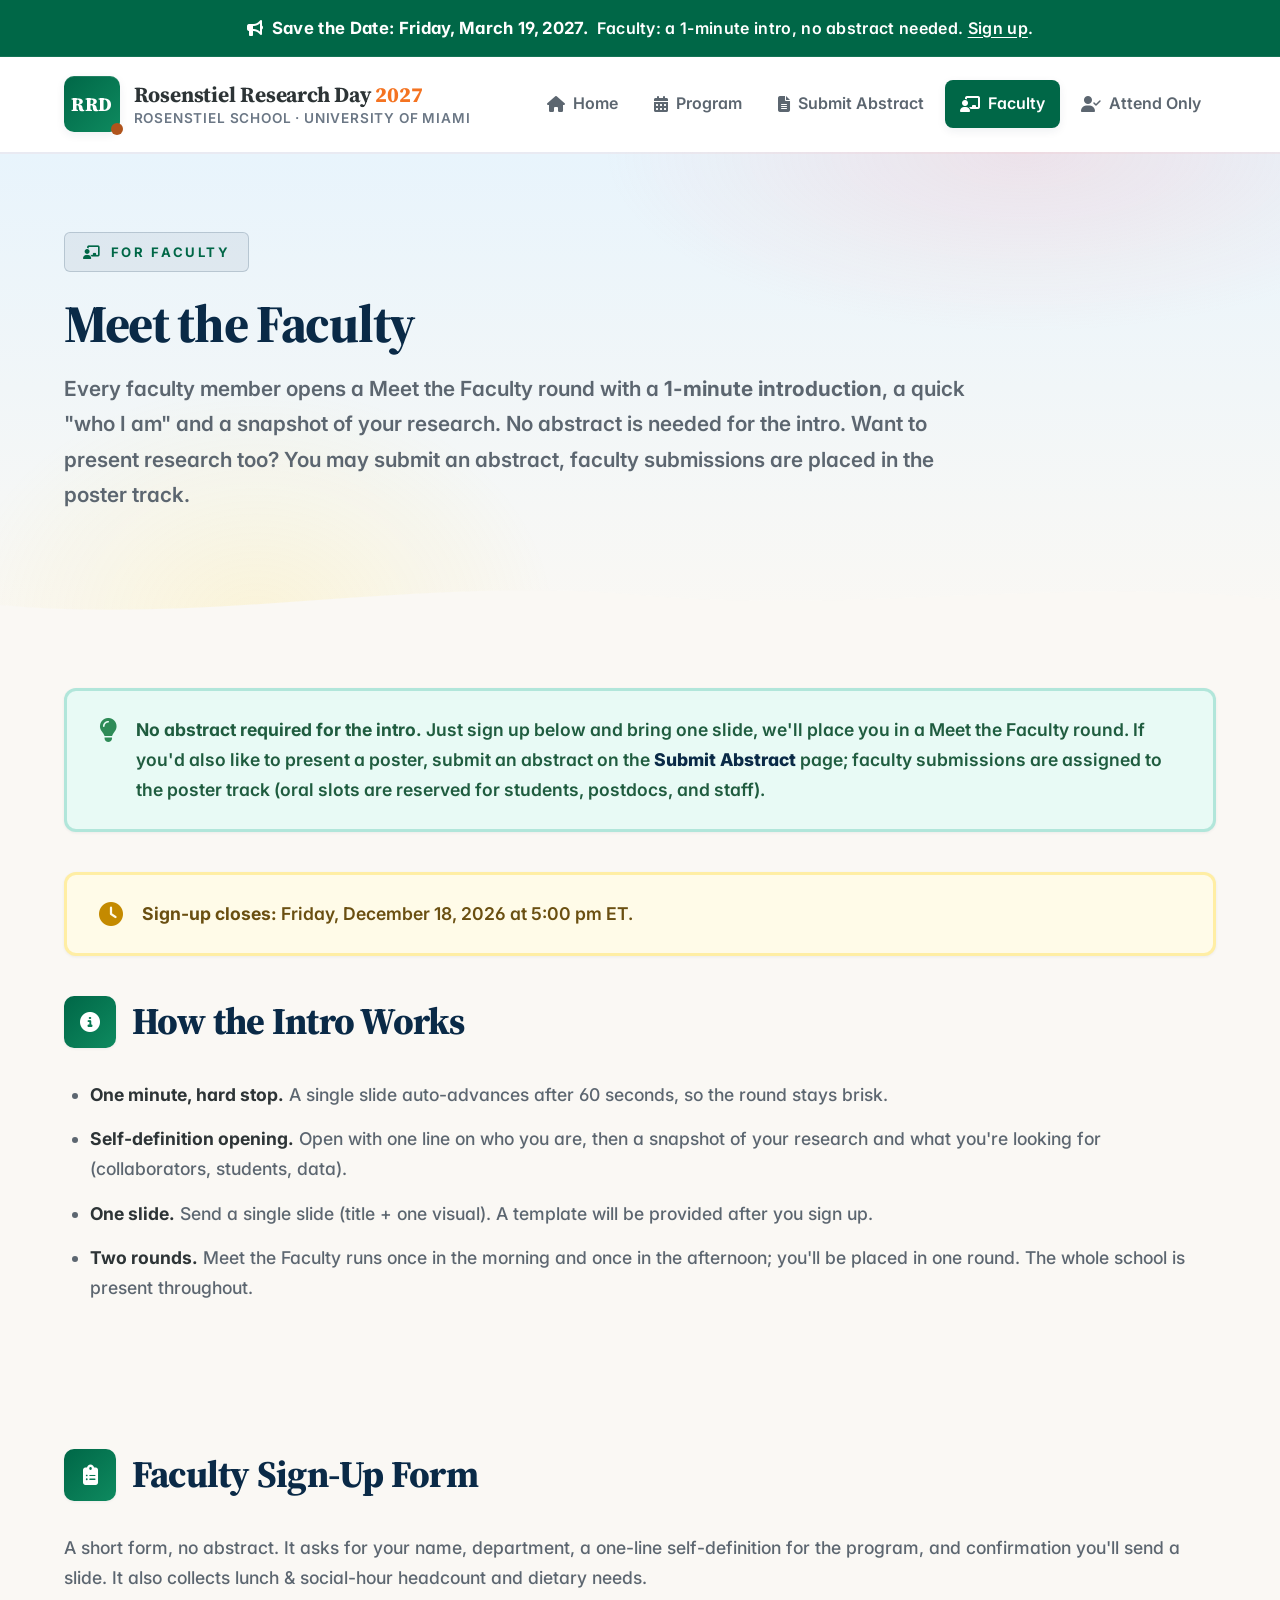
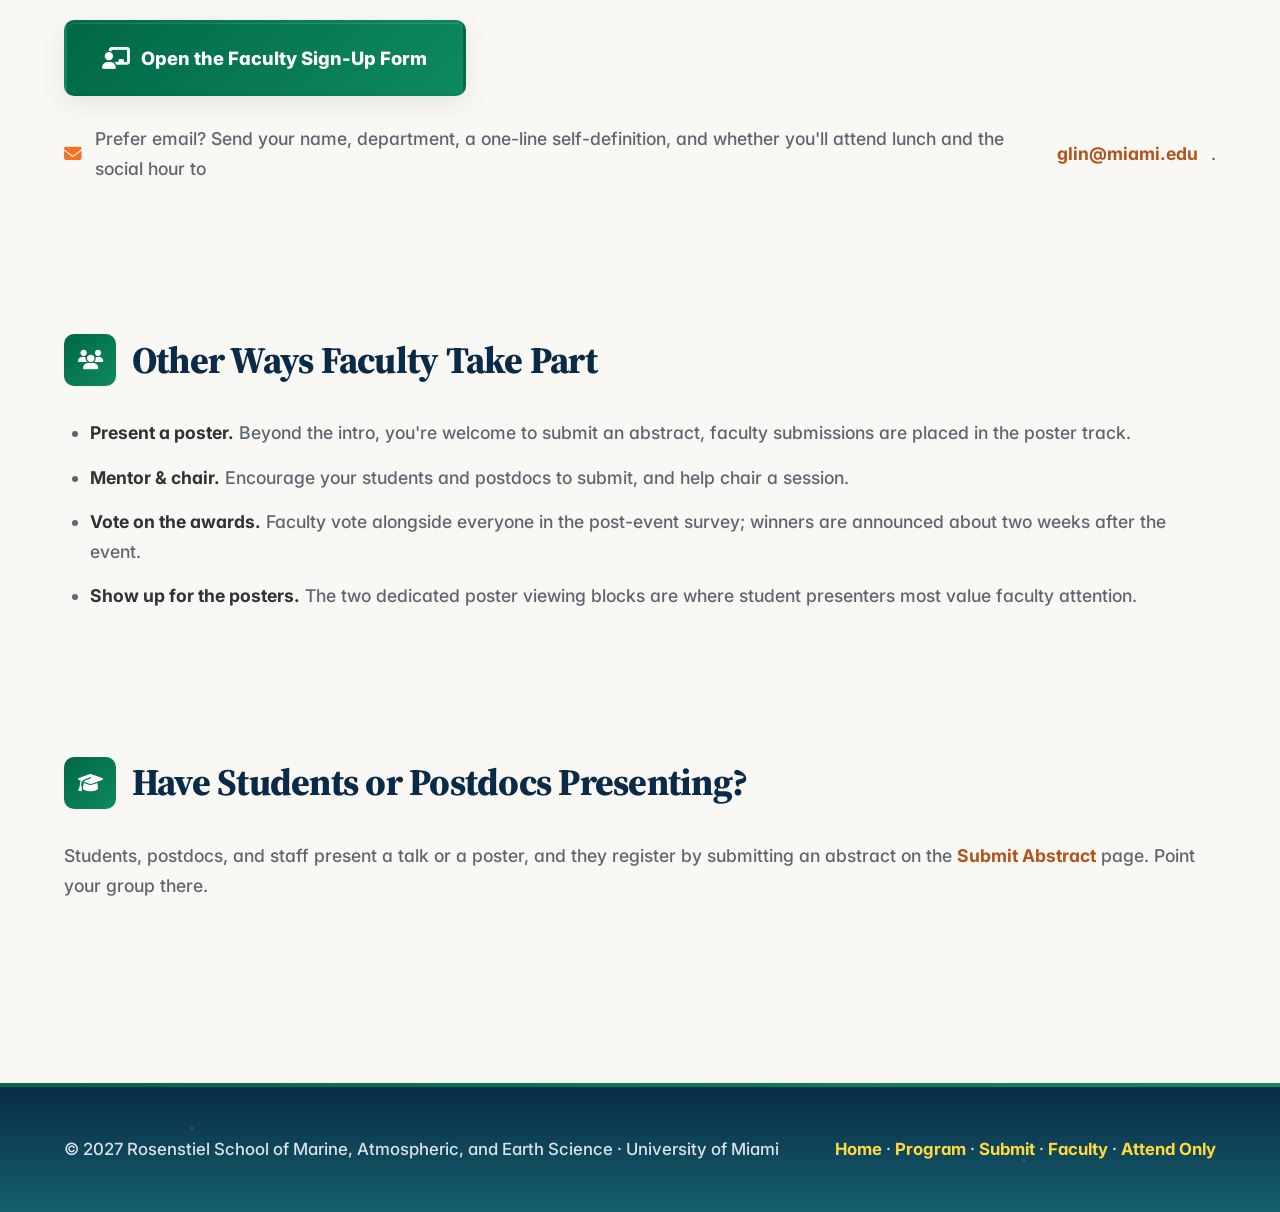
==== commit c6ab7f9f: "Add files via upload" ====
--- a/faculty.html
+++ b/faculty.html
@@ -4,7 +4,7 @@
   <meta charset="UTF-8" />
   <meta name="viewport" content="width=device-width, initial-scale=1" />
   <title>Meet the Faculty · Rosenstiel Research Day 2027</title>
-  <meta name="description" content="Meet the Faculty — Rosenstiel faculty give a 1-minute introduction at Research Day 2027, no abstract required. Sign up here." />
+  <meta name="description" content="Meet the Faculty, Rosenstiel faculty give a 1-minute introduction at Research Day 2027, no abstract required. Sign up here." />
   <meta name="theme-color" content="#0A2A47" />
   <link rel="stylesheet" href="styles.css" />
   <link rel="stylesheet" href="https://cdnjs.cloudflare.com/ajax/libs/font-awesome/6.5.1/css/all.min.css" />
@@ -12,9 +12,9 @@
 <body>
 
   <div class="topbar">
-    <i class="fas fa-bullhorn"></i> &nbsp;<strong>Save the Date — Friday, March 19, 2027.</strong>
-    &nbsp;Faculty: a 1-minute intro, no abstract needed —
-    <a href="faculty.html">sign up</a>.
+    <i class="fas fa-bullhorn"></i> &nbsp;<strong>Save the Date: Friday, March 19, 2027.</strong>
+    &nbsp;Faculty: a 1-minute intro, no abstract needed.
+    <a href="faculty.html">Sign up</a>.
   </div>
 
   <header class="site-header">
@@ -43,9 +43,9 @@
         <h1>Meet the Faculty</h1>
         <p class="lede">
           Every faculty member opens a Meet the Faculty round with a
-          <strong>1-minute introduction</strong> — a quick "who I am" and a
+          <strong>1-minute introduction</strong>, a quick "who I am" and a
           snapshot of your research. No abstract is needed for the intro. Want to
-          present research too? You may submit an abstract — faculty submissions
+          present research too? You may submit an abstract, faculty submissions
           are placed in the poster track.
         </p>
       </div>
@@ -60,7 +60,7 @@
       <div class="callout callout-highlight">
         <i class="fas fa-lightbulb"></i>
         <div><strong>No abstract required for the intro.</strong> Just sign up
-        below and bring one slide — we'll place you in a Meet the Faculty
+        below and bring one slide, we'll place you in a Meet the Faculty
         round. If you'd also like to present a poster, submit an abstract on the
         <a href="submit.html">Submit Abstract</a> page; faculty submissions are
         assigned to the poster track (oral slots are reserved for
@@ -84,7 +84,7 @@
     <section class="container section">
       <h2><span class="section-icon"><i class="fas fa-clipboard-list"></i></span> Faculty Sign-Up Form</h2>
       <p>
-        A short form — no abstract. It asks for your name, department, a one-line
+        A short form, no abstract. It asks for your name, department, a one-line
         self-definition for the program, and confirmation you'll send a slide.
         It also collects lunch &amp; social-hour headcount and dietary needs.
       </p>
@@ -103,7 +103,7 @@
     <section class="container section">
       <h2><span class="section-icon"><i class="fas fa-users"></i></span> Other Ways Faculty Take Part</h2>
       <ul class="bulleted">
-        <li><strong>Present a poster.</strong> Beyond the intro, you're welcome to submit an abstract — faculty submissions are placed in the poster track.</li>
+        <li><strong>Present a poster.</strong> Beyond the intro, you're welcome to submit an abstract, faculty submissions are placed in the poster track.</li>
         <li><strong>Mentor &amp; chair.</strong> Encourage your students and postdocs to submit, and help chair a session.</li>
         <li><strong>Vote on the awards.</strong> Faculty vote alongside everyone in the post-event survey; winners are announced about two weeks after the event.</li>
         <li><strong>Show up for the posters.</strong> The two dedicated poster viewing blocks are where student presenters most value faculty attention.</li>
@@ -113,7 +113,7 @@
     <section class="container section">
       <h2><span class="section-icon"><i class="fas fa-graduation-cap"></i></span> Have Students or Postdocs Presenting?</h2>
       <p>
-        Students, postdocs, and staff present a talk or a poster — and they
+        Students, postdocs, and staff present a talk or a poster, and they
         register by submitting an abstract on the
         <a href="submit.html">Submit Abstract</a> page. Point your group there.
       </p>
--- a/styles.css
+++ b/styles.css
@@ -7,8 +7,8 @@
 @import url('https://fonts.googleapis.com/css2?family=Source+Serif+4:opsz,wght@8..60,400;8..60,500;8..60,600;8..60,700;8..60,800&family=Inter:wght@400;500;600;700&display=swap');
 
 :root {
-  --coral:          #FF7F7F;
-  --coral-light:    #FFF0F0;
+  --coral:          #F47321;
+  --coral-light:    #FDEEE3;
   --sky:            #87CEEB;
   --sky-light:      #E8F4FC;
   --sun:            #FFD93D;
@@ -39,18 +39,18 @@
 
   --deep-navy:      #0A2A47;
   --deep-teal:      #145E6B;
-  --deep-coral:     #C0473A;
+  --deep-coral:     #B0541C;
   --deep-gold:      #B5860F;
   --deep-purple:    #6C4A86;
   --deep-green:     #1F8A53;
 
   /* Serious structural anchors (used for header, primary buttons, accents) */
-  --brand:          #2E6DA4;
-  --brand-2:        #1F6B79;
-  --brand-grad:     linear-gradient(135deg, #2E6DA4 0%, #3E86C4 100%);
-
-  --bg:             #F6F8FA;
-  --bg-warm:        #EEF2F6;
+  --brand:          #006747;
+  --brand-2:        #0E8A5F;
+  --brand-grad:     linear-gradient(135deg, #006747 0%, #0E8A5F 100%);
+
+  --bg:             #FAF8F4;
+  --bg-warm:        #F2EDE4;
   --surface-white:  #FFFFFF;
   --ink:            #2D3436;
   --ink-soft:       #5C6670;
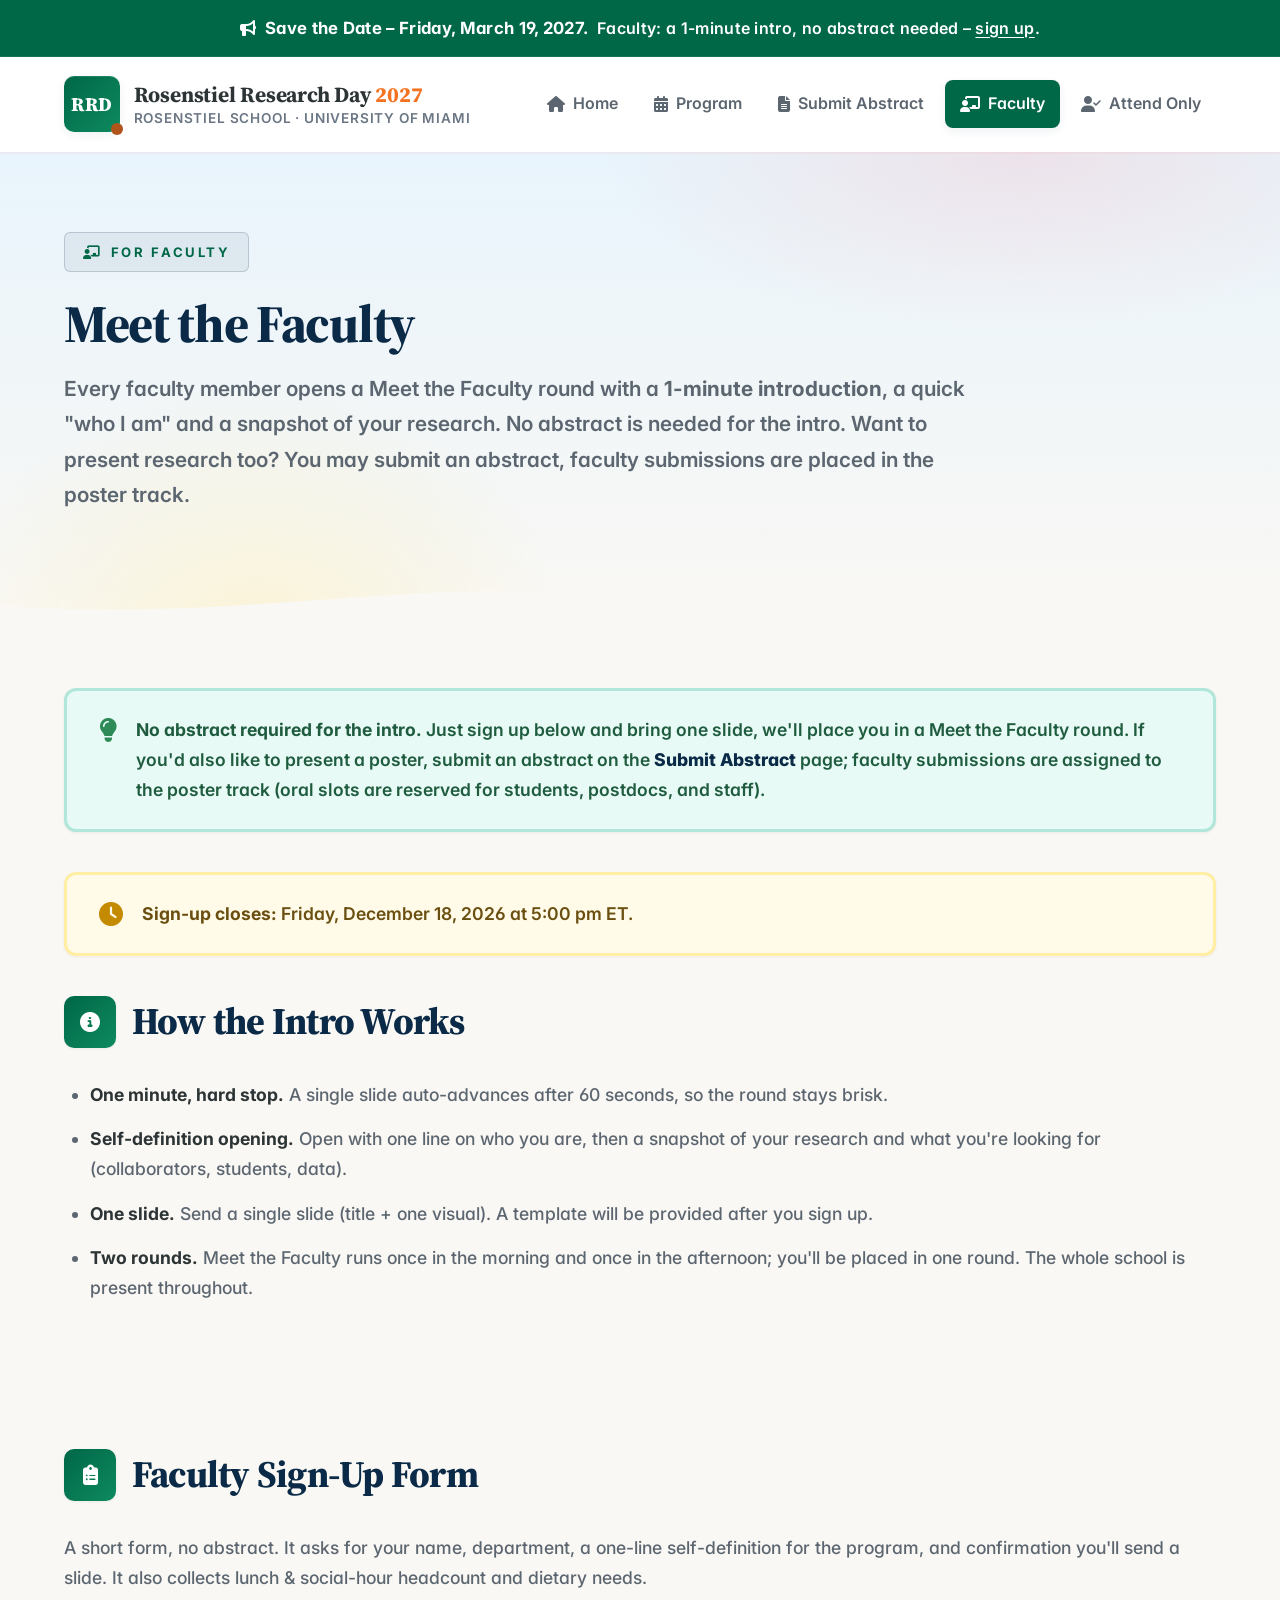
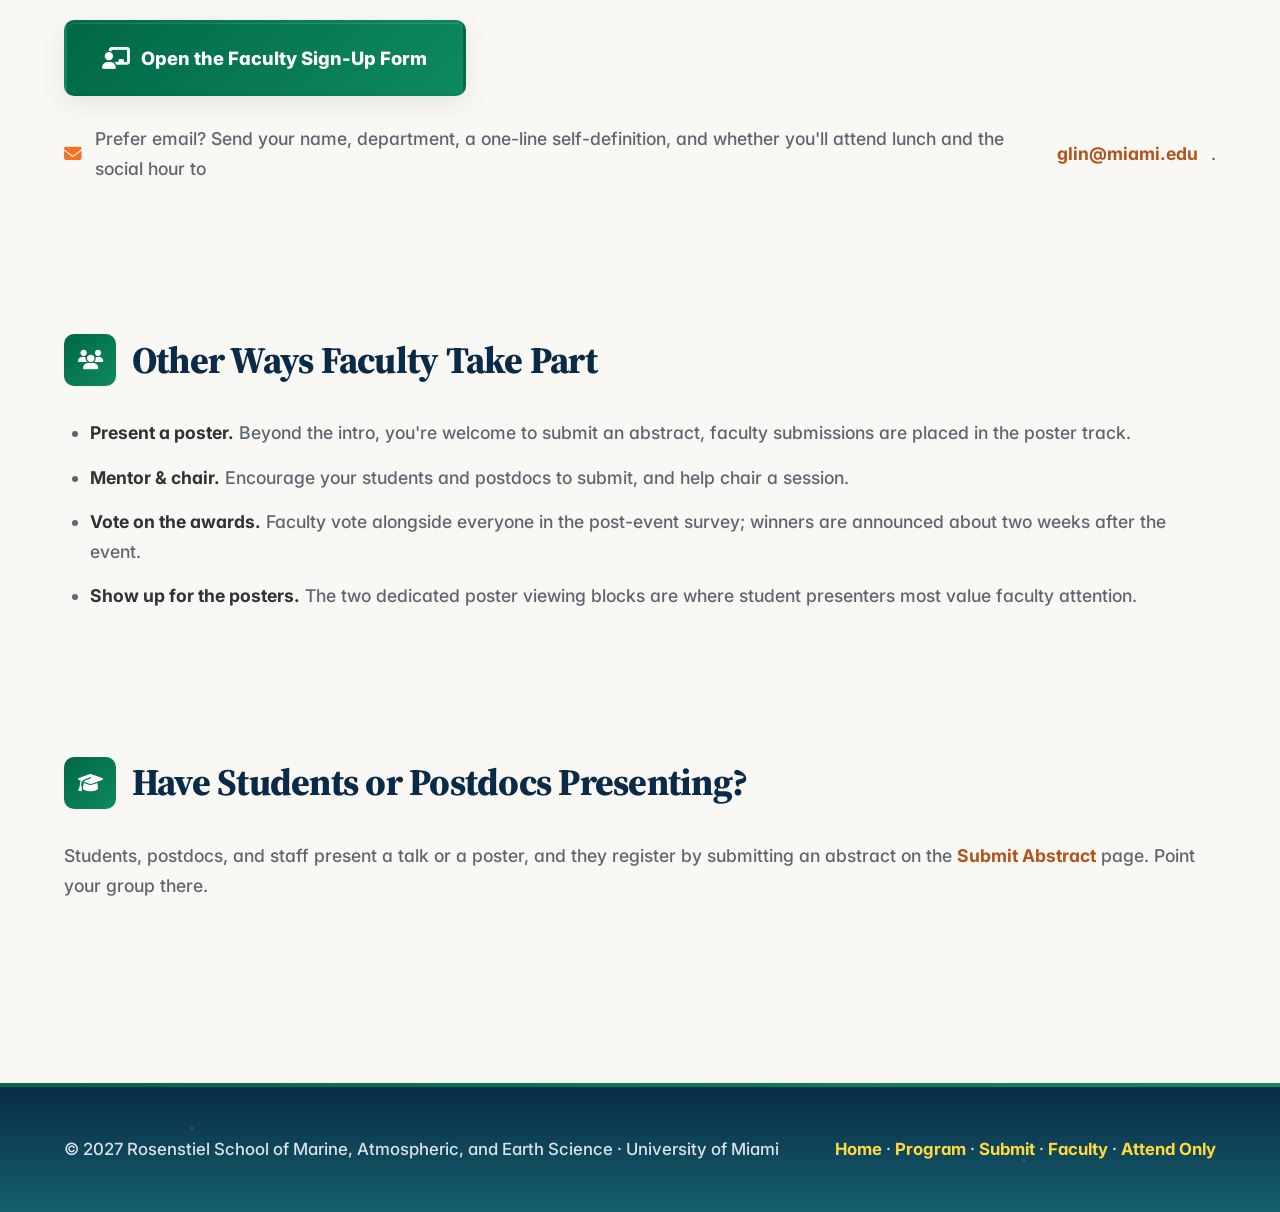
==== commit 1a4d16b0: "Add files via upload" ====
--- a/faculty.html
+++ b/faculty.html
@@ -12,9 +12,9 @@
 <body>
 
   <div class="topbar">
-    <i class="fas fa-bullhorn"></i> &nbsp;<strong>Save the Date: Friday, March 19, 2027.</strong>
-    &nbsp;Faculty: a 1-minute intro, no abstract needed.
-    <a href="faculty.html">Sign up</a>.
+    <i class="fas fa-bullhorn"></i> &nbsp;<strong>Save the Date – Friday, March 19, 2027.</strong>
+    &nbsp;Faculty: a 1-minute intro, no abstract needed –
+    <a href="faculty.html">sign up</a>.
   </div>
 
   <header class="site-header">
